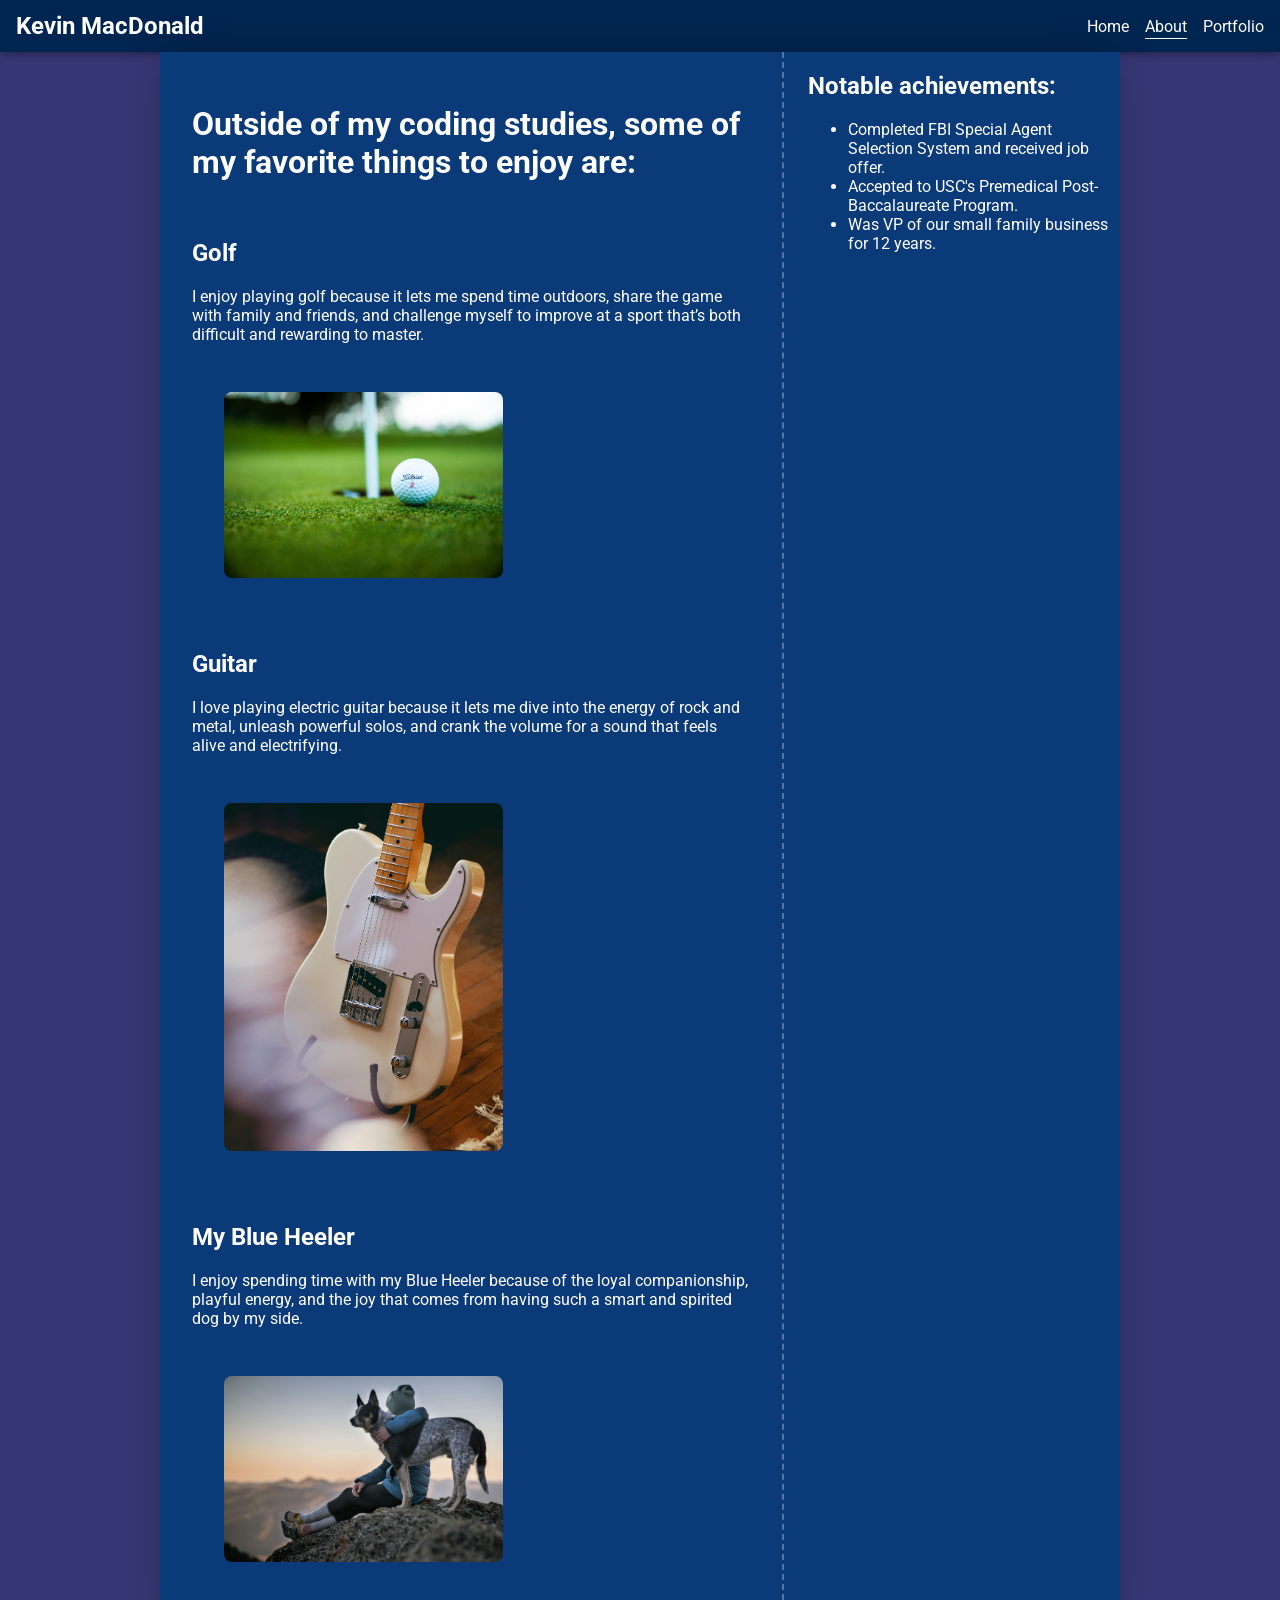
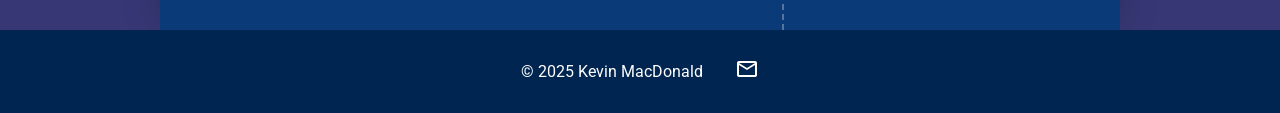
==== about.html @ ecee3313 "added about page with content" ====
<!DOCTYPE html>
<html lang="en">
  <head>
    <meta charset="UTF-8" />
    <meta name="viewport" content="width=device-width, initial-scale=1.0" />
    <link rel="stylesheet" href="./topbar.css" />
    <link rel="stylesheet" href="./index.css" />
    <link rel="stylesheet" href="./main.css" />
    <link rel="stylesheet" href="./footer.css" />
    <link rel="preconnect" href="https://fonts.googleapis.com" />
    <link rel="preconnect" href="https://fonts.gstatic.com" crossorigin />
    <link
      href="https://fonts.googleapis.com/css2?family=Pacifico&family=Roboto:ital,wght@0,100..900;1,100..900&display=swap"
      rel="stylesheet"
    />
    <link
      rel="stylesheet"
      href="https://fonts.googleapis.com/css2?family=Material+Symbols+Outlined:opsz,wght,FILL,GRAD@24,400,0,0&icon_names=mail"
    />
    <title>Home - Kevin's Page</title>
  </head>
  <body>
    <header>
      <nav class="topbar">
        <div class="logo"><h1>Kevin MacDonald</h1></div>
        <ul>
          <li><a href="index.html">Home</a></li>
          <li><a href="./about.html" aria-current="page">About</a></li>
          <li><a href="./portfolio.html">Portfolio</a></li>
        </ul>
      </nav>
    </header>

    <main class="main-panel">
      <!-- Left column content -->
      <div class="content-card">
        <h1>
          Outside of my coding studies, some of my favorite things to enjoy are:
        </h1>

        <section class="hobby">
          <h2>Golf</h2>
          <p>
            I enjoy playing golf because it lets me spend time outdoors, share
            the game with family and friends, and challenge myself to improve at
            a sport that’s both difficult and rewarding to master.
          </p>
          <img src="./imgs/golfpic.jpg" alt="Kevin golfing" />
        </section>

        <section class="hobby">
          <h2>Guitar</h2>
          <p>
            I love playing electric guitar because it lets me dive into the
            energy of rock and metal, unleash powerful solos, and crank the
            volume for a sound that feels alive and electrifying.
          </p>
          <img src="./imgs/guitarpic.jpg" alt="Kevin playing guitar" />
        </section>

        <section class="hobby">
          <h2>My Blue Heeler</h2>
          <p>
            I enjoy spending time with my Blue Heeler because of the loyal
            companionship, playful energy, and the joy that comes from having
            such a smart and spirited dog by my side.
          </p>
          <img src="./imgs/dogpic.jpg" alt="Kevin's dog, a Blue Heeler" />
        </section>
      </div>

      <!-- Right column content (achievements at top right) -->
      <section class="achievements">
        <h2>Notable achievements:</h2>
        <ul>
          <li>
            Completed FBI Special Agent Selection System and received job offer.
          </li>
          <li>Accepted to USC's Premedical Post-Baccalaureate Program.</li>
          <li>Was VP of our small family business for 12 years.</li>
        </ul>
      </section>
    </main>
    <footer class="site-footer">
      <!-- add footer links later -->
      <p>© 2025 Kevin MacDonald</p>
      <a
        href="mailto:iamkevinmac@gmail.com"
        class="email"
        aria-label="Email Kevin"
      >
        <span class="material-symbols-outlined"> mail </span></a
      >
    </footer>
  </body>
</html>
---- topbar.css ----
/* Top bar (full-width) */
.topbar {
  display: flex;
  align-items: center;
  justify-content: space-between;
  background: rgb(0, 37, 80);
  color: #fff;
  padding: 0.75rem 1rem;
  box-shadow: 0 0 12px -2px rgba(0, 0, 0, 0.7);
}

/* underline the current page link */
.topbar a[aria-current="page"] {
  text-decoration: underline;
  text-underline-offset: 6px;
  text-decoration-thickness: 1px;
}

.topbar h1 {
  margin: 0;
}
.topbar ul {
  display: flex;
  gap: 1rem;
  list-style: none;
  margin: 0;
  padding: 0;
}
.topbar a {
  color: inherit;
  text-decoration: none;
}

/* main panel = 2/3 text | 1/3 image */
.main-panel {
  display: grid;
  grid-template-columns: 2fr 1fr;
  align-items: start;
  gap: 1.5rem;

  /* keep your existing panel styles */
  margin-inline: var(--gutter);
  margin-block: 0; /* touches header/footer */
  background: #0b3a78;
  box-shadow: 0 0 40px -10px rgba(0, 0, 0, 0.35);
}

/* left column: stack text vertically */
.main-panel > div {
  grid-column: 1;
  display: flex;
  flex-direction: column;
  gap: 1rem;
  padding: 2rem; /* optional inner padding */
  color: #fff;
  min-height: 75vh;
}

/* right column: the image */
.main-panel > img {
  grid-column: 2;
  width: 100%;
  height: auto; /* natural height */
  border-radius: 8px;
  display: block;
  object-fit: cover;
}

/* Image inside the card */
.main-panel img {
  width: 300px;
  height: auto;
  grid-column: 2 /3;
  width: 50%;
  margin: 2rem 2rem;
  border-radius: 8px;
  object-fit: cover;
}

/* Footer (full-width) that touches the main panel */
.site-footer {
  background: rgb(0, 37, 80);
  color: #fff;
  padding: 1rem;
  text-align: center;
  margin: 0; /* no gap above */
}

/* Responsive: stack on small screens */
@media (max-width: 800px) {
  .main-panel {
    grid-template-columns: 1fr; /* single column */
  }
  .main-panel > img {
    justify-self: center;
    max-width: min(300px, 90%);
  }
}

h3 {
  color: #ffffff;
  font-family: "Pacifico", sans-serif;
  font-weight: 40;
  text-shadow: 1px 1px 0 #000;
}
/* wide */
.main-panel {
  display: grid;
  grid-template-columns: 2fr 1fr;
  grid-template-areas: "text img";
  gap: 1.5rem;
}
.content-card {
  grid-area: text;
  border-right: 2px dashed rgba(255, 255, 255, 0.3); /* vertical line */
  padding: 2rem;
}
.main-panel > img {
  grid-area: img;
}

/* narrow */
@media (max-width: 800px) {
  .main-panel {
    grid-template-columns: 1fr;
    grid-template-areas:
      "img"
      "text";
  }
}
/* never let side margins exceed half the viewport or a target width */
.main-panel {
  margin-inline: max(1rem, calc((100vw - 960px) / 2));
  margin-block: 0; /* touch header/footer */
}
---- index.css ----
// <weight>: Use a value from 100 to 900
// <uniquifier>: Use a unique and descriptive class name

.roboto > {
  font-family: "Roboto", sans-serif;
  font-optical-sizing: auto;
  font-weight: <weight>;
  font-style: normal;
  font-variation-settings: "wdth" 100;
}

* {
  font-family: "Roboto", sans-serif;
  box-sizing: border-box;
}

/* Page base */
html,
body {
  margin: 0;
}

:root {
  --gutter: clamp(1rem, 10rem, 10rem); /* grows with viewport */
}

body {
  background: #373775;
  color: #fff;
  background-color: rgb(55, 55, 117);
}

/* All links site-wide */
a {
  color: #fff; /* white */
  text-decoration: none; /* optional: remove underline */
}

a:hover,
a:focus {
  color: #fff; /* keep white on hover/focus */
  text-decoration: underline; /* optional: show underline on hover */
}

a:active,
a:visited {
  color: #fff; /* keep white when active/visited */
}
---- footer.css ----
/* Footer (full-width) that touches the main panel */
.site-footer {
  display: flex;
  flex-direction: row;
  align-items: center;
  justify-content: center;
  background: rgb(0, 37, 80);
  color: #fff;
  padding: 1rem;
  text-align: center;
  align-items: center;
  margin: 0; /* no gap above */
  gap: 2rem;
}
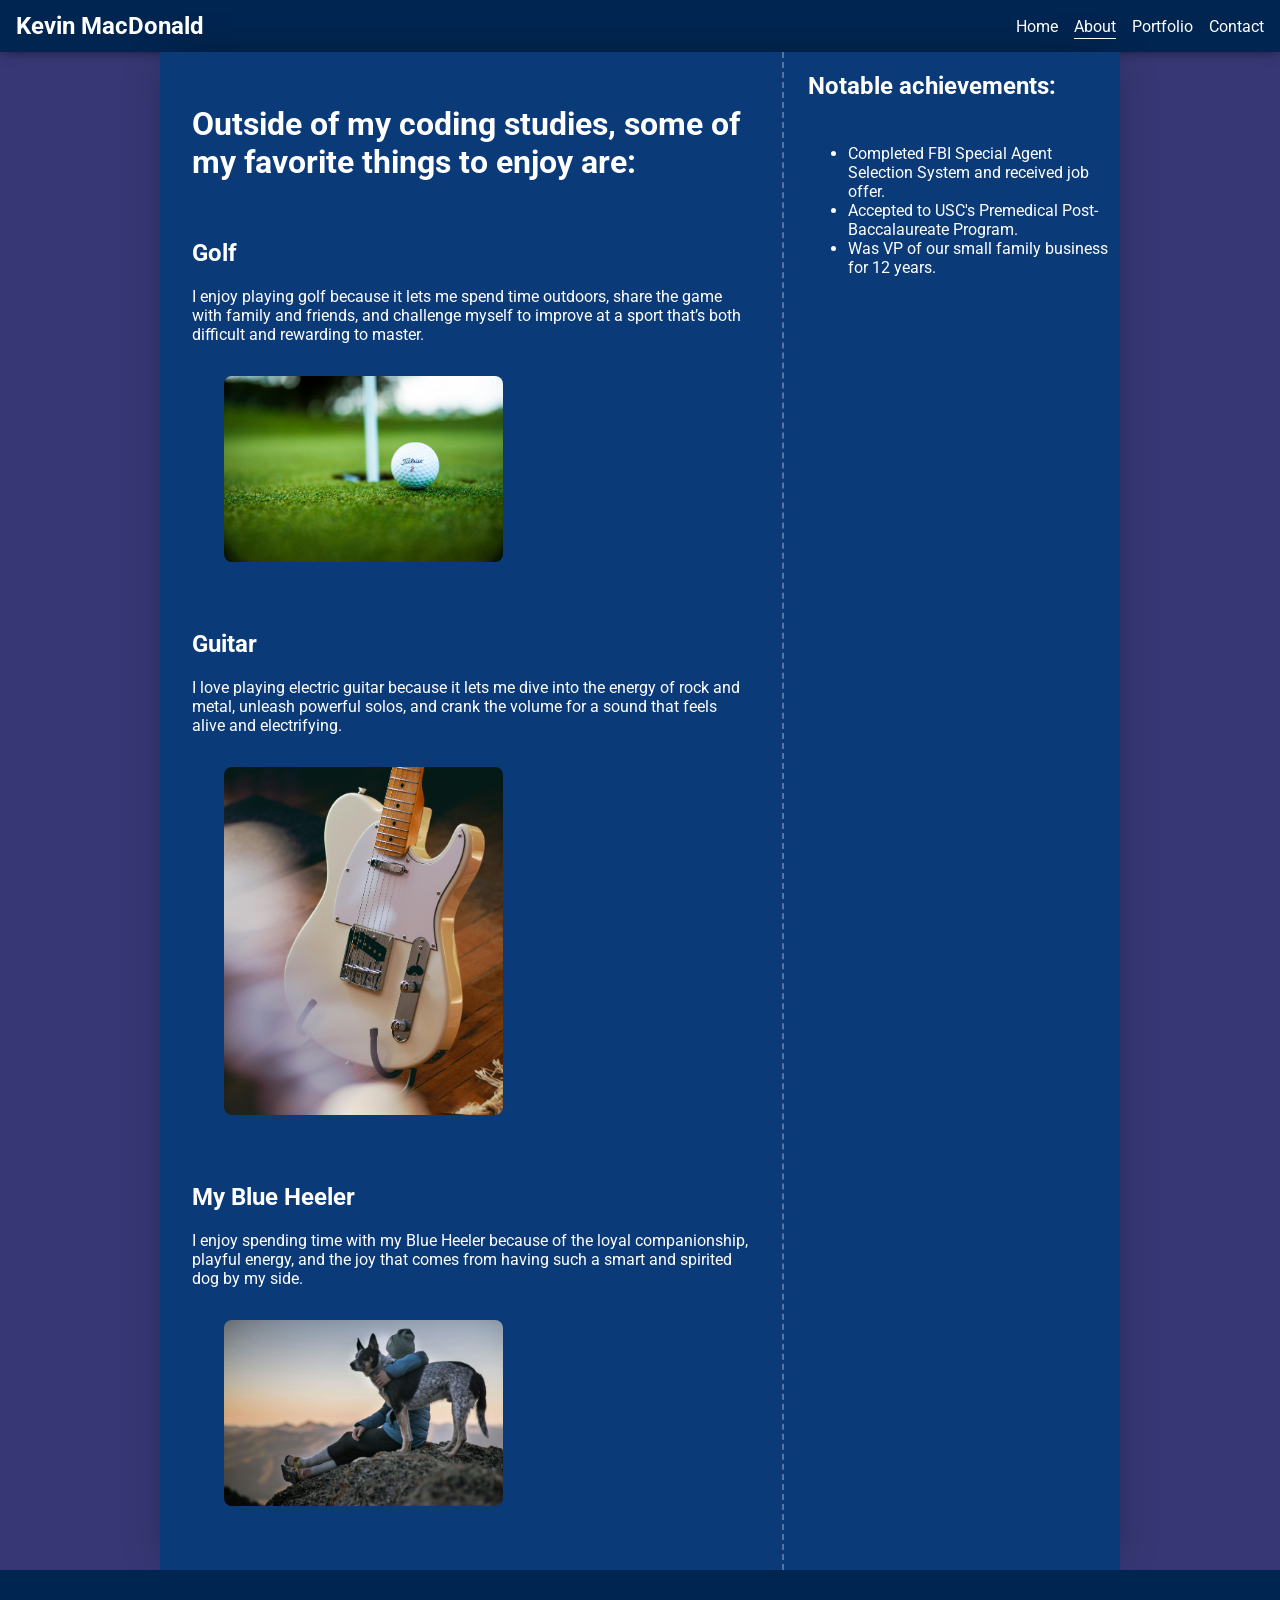
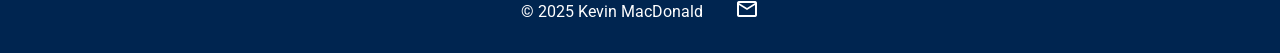
==== commit e413219f: "final draft" ====
--- a/about.html
+++ b/about.html
@@ -27,6 +27,7 @@
           <li><a href="index.html">Home</a></li>
           <li><a href="./about.html" aria-current="page">About</a></li>
           <li><a href="./portfolio.html">Portfolio</a></li>
+          <li><a href="./contact.html">Contact</a></li>
         </ul>
       </nav>
     </header>
@@ -92,5 +93,6 @@
         <span class="material-symbols-outlined"> mail </span></a
       >
     </footer>
+    <script src="script.js"></script>
   </body>
 </html>
--- a/main.css
+++ b/main.css
@@ -0,0 +1,126 @@
+/* Right column image, fixed size */
+.hero-img {
+  grid-column: 2; /* stays in the right column */
+  width: 320px; /* fixed width */
+  height: 320px; /* fixed height (or use 'auto' to keep natural ratio) */
+  object-fit: cover; /* crop if you set a fixed height */
+  border-radius: 8px;
+  display: block;
+  justify-self: end; /* position inside the grid cell */
+  align-self: start;
+
+  /* prevent shrinking by earlier % rules */
+  max-width: none;
+  min-width: 320px;
+  min-height: 320px;
+}
+
+.achievements {
+  display: flex;
+  flex-direction: column;
+  gap: 0.5rem; /* space between heading and list */
+  color: #fff; /* ensure visibility */
+}
+
+.achievements {
+  display: flex;
+  flex-direction: column;
+  gap: 0.5rem;
+}
+.hobby img {
+  max-width: 100%;
+  height: auto;
+  display: block;
+  border-radius: 8px;
+}
+
+.button-wrapper {
+  display: flex;
+  justify-content: center;
+  margin-top: 0; /* spacing below the photo */
+}
+
+#helloBtn {
+  padding: 0.75rem 1.5rem;
+  font-size: 1.2rem;
+  border: none;
+  border-radius: 6px;
+  background: #ff9800;
+  color: white;
+  cursor: pointer;
+  transition: background 0.3s ease;
+}
+
+#helloBtn:hover {
+  background: #e68900;
+}
+
+.form-grid {
+  display: grid;
+  grid-template-columns: 140px 1fr;
+  gap: 1rem 1rem; /* row gap | column gap */
+  align-items: center;
+}
+
+/* Right-align labels to the gap */
+.form-grid label {
+  font-weight: 600;
+  justify-self: end;
+}
+
+/* Inputs/textarea fill their column */
+.form-grid input,
+.form-grid textarea {
+  width: 100%;
+  box-sizing: border-box;
+  padding: 0.75rem;
+  border: none;
+  border-radius: 6px;
+  font-size: 1rem;
+}
+
+/* Make the button span both columns */
+.form-grid .full-row {
+  grid-column: 1 / -1;
+  justify-self: start; /* or center/right if you prefer */
+  padding: 0.75rem 1.25rem;
+  font-size: 1.05rem;
+  background: #ff9800;
+  color: #fff;
+  border: none;
+  border-radius: 6px;
+  cursor: pointer;
+  transition: background 0.2s ease;
+}
+.form-grid .full-row:hover {
+  background: #e68900;
+}
+
+.portfolio {
+  display: flex;
+  flex-direction: column;
+  align-items: flex-end; /* move children (h2, img) to the right */
+  text-align: right; /* aligns text itself */
+}
+.portfolio img {
+  max-width: 90%; /* closer to full width */
+  width: 500px;
+  border-radius: 8px;
+}
+.portfolio h2 {
+  margin-top: 0; /* remove default browser margin */
+  margin-bottom: 1rem; /* tighten gap above image */
+  font-size: 1.8rem; /* optional: make text bigger */
+}
+/* Mobile: stack labels above inputs */
+@media (max-width: 560px) {
+  .form-grid {
+    grid-template-columns: 1fr;
+  }
+  .form-grid label {
+    justify-self: start;
+  }
+  .form-grid .full-row {
+    justify-self: stretch; /* full width button on mobile */
+  }
+}
